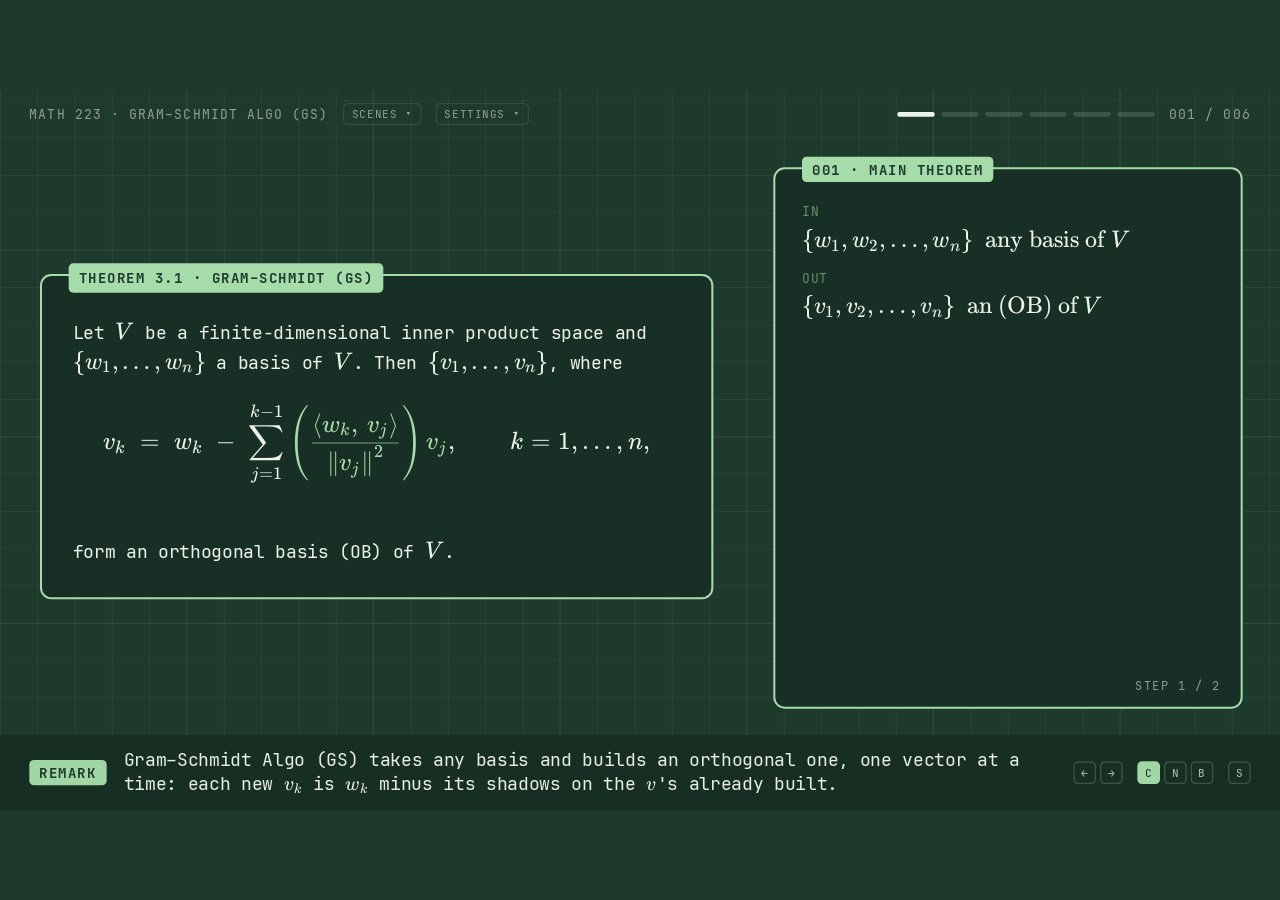
==== math223/set08-gram-schmidt/index.html @ cef06dfe "Add public teaching materials repo with Set 8 Gram–Schmidt demo Landing page listing materials, plus" ====
<!doctype html>
<html lang="en">
<head>
<meta charset="utf-8">
<meta name="viewport" content="width=device-width, initial-scale=1, viewport-fit=cover">
<title>Gram–Schmidt · MATH 223 Set 8</title>
<meta name="description" content="Interactive Gram–Schmidt demo: worked examples in R² and R³, normalizing, what breaks, and an R³ sandbox for your own basis.">
<link rel="stylesheet" href="assets/katex/katex.min.css">
<link rel="stylesheet" href="assets/chalkboard.css">
</head>
<body>
<div id="frame">
<div id="slide">
<div id="stage">
  <header id="topbar">
    <div id="title"><span id="title-text" class="smallcaps"></span><button id="menu-btn" type="button" aria-label="Scenes">SCENES ▾</button><button id="settings-btn" type="button" aria-label="Settings and keys">SETTINGS ▾</button></div>
    <div id="progress"><div id="segments"></div><span id="count" class="smallcaps"></span></div>
  </header>
  <nav id="menu"></nav>
  <section id="settings" aria-label="Settings and keys"></section>

  <main id="picture" aria-label="picture"></main>
  <div id="caution" role="note"><span class="cz-chip">⚠ Caution</span><span class="cz-text"></span></div>

  <section id="right">
    <div class="box">
      <div class="chip" id="panel-chip"></div>
      <div id="panel-lines"></div>
      <div id="panel-step"></div>
    </div>
  </section>

  <footer id="lower">
    <span class="chip" id="note-chip">REMARK</span>
    <div id="caption"></div>
    <div id="touch-nav"><button id="prev-btn" type="button" aria-label="Back">‹</button><button id="next-btn" type="button" aria-label="Next">›</button></div>
    <div id="keys"></div>
  </footer>
  <div id="toast"></div>
</div>
</div>
<!-- the handout: the current scene's notes, on the page below the slide (N scrolls here and back) -->
<section id="handout" aria-label="Notes">
  <div class="ho-head"><span class="chip ho-chip" id="ho-chip"></span><button type="button" id="ho-up">↑ BACK TO THE SLIDE</button></div>
  <div id="ho-body"></div>
</section>
</div>
<noscript>This demo needs JavaScript.</noscript>

<script src="assets/katex/katex.min.js"></script>
<script src="assets/steps.js"></script>
<script src="assets/space3d.js"></script>
<script src="assets/sandbox.js"></script>
<script src="assets/chalkboard.js"></script>
</body>
</html>
---- math223/set08-gram-schmidt/assets/chalkboard.css ----
/* Green Chalkboard for the web — MATH 223 Set 8 Gram–Schmidt demo.
   Colour jobs (one each): BOARD surfaces · CHALK maths/text (past steps at DIM) · MINT structure
   · YELLOW the answer (once per frame) · CORAL mistakes. Same values as manim/chalkboard.py.

   The stage is designed at 1920×1080 px (landscape) or 1120×2000 px (portrait phones) and scaled
   to fit by chalkboard.js. The picture box is 1120×896 at (0, 72) in both layouts; the clips are
   rendered for exactly that box (1 Manim unit = 112 px), and the page grid below has the same
   pitch and phase as board_grid() in the clips, so the seam disappears. */

@font-face { font-family: "JetBrains Mono"; src: url("fonts/JetBrainsMono-Regular.ttf") format("truetype"); font-weight: 400; font-style: normal; }
@font-face { font-family: "JetBrains Mono"; src: url("fonts/JetBrainsMono-Italic.ttf") format("truetype"); font-weight: 400; font-style: italic; }
@font-face { font-family: "JetBrains Mono"; src: url("fonts/JetBrainsMono-Medium.ttf") format("truetype"); font-weight: 500; font-style: normal; }
@font-face { font-family: "JetBrains Mono"; src: url("fonts/JetBrainsMono-Bold.ttf") format("truetype"); font-weight: 700; font-style: normal; }

:root {
  --board: #1E3A2D;
  --board-deep: #172F24;
  --chalk: #EEF3EA;
  --mint: #A6DCA9;
  --yellow: #F3C64F;
  --coral: #F0907F;
  --dim: 0.55;
  --chalk-rgb: 238, 243, 234;
  --grid-minor: rgba(var(--chalk-rgb), 0.05);
  --grid-major: rgba(var(--chalk-rgb), 0.053);  /* drawn over a minor line: 1-(.95)(.947) ≈ 10 % */
  --mono: "JetBrains Mono", Menlo, Consolas, monospace;
}
/* B: bright board for washed-out projectors — "teacher's pens": dark ink, green structure, blue answers,
   red mistakes (same values as CHALK_PALETTE=bright in manim/chalkboard.py) */
html.bright {
  --board: #E4EDDF;
  --board-deep: #D5E3CD;
  --chalk: #1B2F24;
  --mint: #2E7A4E;
  --yellow: #1F5BC6;   /* "teacher's pens": blue answers */
  --coral: #D0342C;    /* red pen: mistakes, caution */
  --chalk-rgb: 27, 47, 36;
}

* { box-sizing: border-box; }
html, body { margin: 0; height: 100%; background: var(--board); overflow: hidden; }
body { font-family: var(--mono); color: var(--chalk); -webkit-font-smoothing: antialiased; user-select: none; -webkit-user-select: none; }

/* ------------------------------------------------------------------ stage */
#frame { position: fixed; inset: 0; overflow-x: hidden; overflow-y: auto; background: var(--board); scroll-behavior: smooth;
  scrollbar-width: none; }
#frame::-webkit-scrollbar { display: none; }
#slide { position: relative; overflow: hidden; }   /* exactly one screen tall (set in chalkboard.js); the handout follows */
#stage {
  position: absolute; left: 0; top: 0; width: 1920px; height: 1080px;
  transform-origin: 0 0;
  background-color: var(--board);
  background-image:
    linear-gradient(to right, var(--grid-major) 1.34px, transparent 1.34px),
    linear-gradient(to bottom, var(--grid-major) 1.34px, transparent 1.34px),
    linear-gradient(to right, var(--grid-minor) 0.9px, transparent 0.9px),
    linear-gradient(to bottom, var(--grid-minor) 0.9px, transparent 0.9px);
  background-size: 280px 280px, 280px 280px, 56px 56px, 56px 56px;
  background-position: -0.67px 0, 0 239.33px, -0.45px 0, 0 15.55px;
  overflow: hidden;
}
html.portrait #stage { width: 1120px; height: 2000px; }

/* ------------------------------------------------------------------ top bar */
#topbar { position: absolute; left: 0; top: 0; width: 100%; height: 72px; display: flex; align-items: center;
  justify-content: space-between; padding: 0 44px; }
.smallcaps { text-transform: uppercase; letter-spacing: 0.08em; font-size: 20px; opacity: var(--dim); }
#title { display: flex; align-items: center; gap: 22px; }
#menu-btn, #settings-btn { font: inherit; color: var(--chalk); background: none; border: 1.5px solid rgba(var(--chalk-rgb), 0.35);
  border-radius: 6px; padding: 4px 12px; font-size: 17px; letter-spacing: 0.08em; cursor: pointer; opacity: var(--dim); }
#menu-btn:hover, #settings-btn:hover, #settings-btn.on { opacity: 1; }
#progress { display: flex; align-items: center; gap: 22px; }
#segments { display: flex; gap: 10px; }
#segments i { display: block; width: 56px; height: 7px; border-radius: 3px; background: var(--chalk); opacity: 0.15; }
#segments i.done { background: var(--mint); opacity: 1; }
#segments i.cur { background: var(--chalk); opacity: 1; }

#menu { position: absolute; left: 36px; top: 64px; z-index: 50; background: var(--board-deep); border: 3px solid var(--mint);
  border-radius: 17px; padding: 14px 10px; display: none; min-width: 420px; }
#menu.open { display: block; }
#menu button { display: block; width: 100%; text-align: left; font: inherit; font-size: 26px; color: var(--chalk);
  background: none; border: 0; border-radius: 10px; padding: 10px 18px; cursor: pointer; }
#menu button:hover, #menu button.cur { background: rgba(var(--chalk-rgb), 0.07); }
#menu button.cur { color: var(--mint); }
#menu kbd { font: inherit; opacity: var(--dim); margin-right: 14px; }

/* ------------------------------------------------------------------ picture */
#picture { position: absolute; left: 0; top: 72px; width: 1120px; height: 896px; overflow: hidden; }
#picture > * { position: absolute; left: 0; top: 0; width: 1120px; height: 896px; }
.clip-layer img, .clip-layer video { position: absolute; left: 0; top: 0; width: 100%; height: 100%; object-fit: fill;
  /* feathered edges: any 1-level colour drift of the video melts into the CSS board */
  -webkit-mask-image: linear-gradient(to right, transparent 0, #000 22px, #000 calc(100% - 22px), transparent 100%),
                      linear-gradient(to bottom, transparent 0, #000 22px, #000 calc(100% - 22px), transparent 100%);
  -webkit-mask-composite: source-in;
  mask-image: linear-gradient(to right, transparent 0, #000 22px, #000 calc(100% - 22px), transparent 100%),
              linear-gradient(to bottom, transparent 0, #000 22px, #000 calc(100% - 22px), transparent 100%);
  mask-composite: intersect; }
.clip-layer video { opacity: 0; }
.clip-layer video.on { opacity: 1; }
.clip-layer img.hide { visibility: hidden; }
/* dark clips on the bright board (fallback when no bright clip set exists): framed, not blended */
.clip-layer.framed img, .clip-layer.framed video { left: 24px; top: 24px; width: calc(100% - 48px); height: calc(100% - 48px);
  border-radius: 18px; -webkit-mask-image: none; mask-image: none; }
.clip-layer.framed::before { content: ""; position: absolute; left: 18px; top: 18px; right: 18px; bottom: 18px;
  border: 3px solid var(--mint); border-radius: 22px; }

svg.scene { touch-action: none; cursor: grab; display: block; }
svg.scene.dragging { cursor: grabbing; }
svg.scene text { font-family: KaTeX_Math, "Times New Roman", serif; font-style: italic; }
svg.scene text .rm { font-family: KaTeX_Main, "Times New Roman", serif; font-style: normal; }
svg.scene text.tag { font-family: var(--mono); font-style: normal; font-weight: 700; letter-spacing: 0; }

/* 001: theorem box in the picture area */
.thm-wrap { display: flex; align-items: center; justify-content: center; padding: 40px 50px 40px 60px; }
.thm { position: relative; width: 100%; background: var(--board-deep); border: 3.4px solid var(--mint); border-radius: 17px;
  padding: 62px 46px 46px; font-size: 27px; line-height: 1.55; }
.thm .katex { font-size: 1.32em; }
.thm .display { margin: 26px 0 8px; text-align: center; font-size: 38px; }
.thm .display .katex { font-size: 1em; }
.thm .brace-note { text-align: center; color: var(--mint); font-size: 24px; margin-top: 4px; opacity: 0; transform: translateY(-6px);
  transition: opacity 0.6s ease-out, transform 0.6s ease-out; }
.thm .brace-note.show { opacity: 1; transform: none; }
.thm .brace-note .arrow { display: inline-block; margin-right: 10px; }

/* ------------------------------------------------------------------ chips */
.chip { position: absolute; top: -19px; left: 40px; background: var(--mint); color: var(--board); font-weight: 700; font-size: 21px;
  letter-spacing: 0.06em; text-transform: uppercase; padding: 6px 15px 5px; border-radius: 7px; white-space: nowrap; }
.chip .katex { font-size: 1em; }

/* ------------------------------------------------------------------ panel */
#right { position: absolute; left: 1120px; top: 72px; width: 800px; height: 896px; }
html.portrait #right { left: 0; top: 968px; width: 1120px; height: 760px; }
.box { position: absolute; left: 40px; right: 56px; top: 44px; bottom: 40px; background: var(--board-deep);
  border: 3.4px solid var(--mint); border-radius: 17px; }
html.portrait .box { left: 44px; right: 44px; top: 34px; bottom: 20px; }
#panel-lines { position: absolute; left: 40px; right: 34px; top: 52px; bottom: 64px; overflow: hidden; }
.ln { position: relative; font-size: 34px; line-height: 1.25; margin: 0 0 22px; white-space: nowrap;
  transition: opacity 0.5s ease-out; }
.ln .katex { font-size: 1.05em; }
.ln.small { font-size: 29px; }
.ln.t { font-size: 19px; letter-spacing: 0.1em; text-transform: uppercase; opacity: var(--dim); margin-bottom: 8px; color: var(--mint); }
.ln.past { opacity: var(--dim); }
.ln.t.past { opacity: calc(var(--dim) * 0.75); }
.ln.enter { animation: line-in 0.6s ease-out both; }
@keyframes line-in { from { opacity: 0; transform: translateY(10px); } }
.ln.ans .body { color: var(--yellow); position: relative; display: inline-block; }
.ln.ans .body::after { content: ""; position: absolute; left: -2px; right: -2px; bottom: -12px; height: 6px; border-radius: 3px;
  background: var(--yellow); transform-origin: left center; }
.ln.ans.sweep .body::after { animation: sweep 0.8s 0.35s cubic-bezier(0.25, 0.8, 0.3, 1) both; }
@keyframes sweep { from { transform: scaleX(0); } to { transform: scaleX(1); } }
.ln.ans.past .body { color: var(--chalk); }
.ln.ans.past .body::after { display: none; }
.ln.coral { color: var(--coral); }
#panel-step { position: absolute; right: 30px; bottom: 20px; font-size: 18px; letter-spacing: 0.1em; opacity: var(--dim); }

.k-mint { color: var(--mint); }
.k-yel { color: var(--yellow); }
.k-coral { color: var(--coral); }
.k-dim { opacity: var(--dim); }
.ln.past .k-yel { color: inherit; }
.k-strike { position: relative; display: inline-block; color: var(--coral); }
.k-strike::after { content: ""; position: absolute; left: -6px; right: -6px; top: 50%; height: 5px; border-radius: 3px;
  background: var(--coral); transform: rotate(-8deg) scaleX(0); transform-origin: left center; animation: strike 0.6s 0.6s ease-out forwards; }
.ln.static .k-strike::after { animation: none; transform: rotate(-8deg); }
@keyframes strike { to { transform: rotate(-8deg) scaleX(1); } }

/* 006 sandbox: typed basis */
.sb-presets { display: flex; flex-wrap: wrap; gap: 8px; margin: 2px 0 14px; }
.sb-presets button { font: inherit; font-size: 16px; color: var(--mint); background: none; border: 2px solid var(--mint);
  border-radius: 7px; padding: 4px 9px; cursor: pointer; letter-spacing: 0; }
.sb-presets button:hover { background: var(--mint); color: var(--board); }
.sb-row { display: flex; align-items: center; gap: 6px; margin: 0 0 8px; font-size: 30px; }
.sb-lab { min-width: 96px; }
.sb-lab .katex { font-size: 1.05em; }
.sb-par { font-family: KaTeX_Main, serif; font-size: 36px; opacity: 0.8; }
.sb-in { width: 104px; font: inherit; font-family: var(--mono); font-size: 25px; text-align: center; color: var(--chalk);
  background: rgba(var(--chalk-rgb), 0.06); border: 0; border-bottom: 3px solid var(--mint); border-radius: 6px 6px 0 0;
  padding: 3px 4px; outline: none; user-select: text; -webkit-user-select: text; }
.sb-in:focus { background: rgba(var(--chalk-rgb), 0.12); }
.sb-in.bad { border-bottom-color: var(--coral); color: var(--coral); }
#sb-out { margin-top: 14px; }
#sb-out .ln { margin-bottom: 12px; }
#sb-out .ln.t { margin-bottom: 6px; }
html.portrait .sb-in { width: 150px; font-size: 34px; }
html.portrait .sb-presets button { font-size: 24px; }

/* ------------------------------------------------------------------ handout (N): notes below the slide */
#handout { box-sizing: border-box; max-width: 940px; margin: 0 auto; padding: 56px 28px 120px; font-size: 19px; line-height: 1.7; color: var(--chalk);
  user-select: text; -webkit-user-select: text; }
#handout .ho-head { display: flex; align-items: center; justify-content: space-between; gap: 16px; margin-bottom: 26px; }
#handout .ho-chip { position: static; display: inline-block; font-size: 17px; }
#handout #ho-up { font: inherit; font-size: 15px; letter-spacing: 0.1em; color: var(--chalk); opacity: var(--dim); background: none;
  border: 1.5px solid rgba(var(--chalk-rgb), 0.35); border-radius: 6px; padding: 5px 12px; cursor: pointer; }
#handout #ho-up:hover { opacity: 1; }
#handout .ho-head { flex-wrap: wrap; }
#handout #ho-up { white-space: nowrap; }
@media (max-width: 640px) {
  #handout { padding: 28px 14px 80px; font-size: 16.5px; line-height: 1.6; }
  #ho-body { padding: 20px 18px 16px; border-radius: 14px; }
  #handout .ho-chip { font-size: 14px; }
}
#ho-body { background: var(--board-deep); border: 3px solid var(--mint); border-radius: 17px; padding: 30px 36px 26px; }
#ho-body p { margin: 0 0 16px; }
#ho-body .katex { font-size: 1.1em; }
#ho-body .try { margin-top: 26px; }
#ho-body .try .chip-inline { display: inline-block; background: var(--mint); color: var(--board); font-weight: 700; font-size: 15px;
  letter-spacing: 0.08em; padding: 3px 10px; border-radius: 6px; margin-bottom: 10px; }
#ho-body ul { margin: 0; padding-left: 1.2em; }
#ho-body li { margin-bottom: 10px; }
#ho-body li::marker { color: var(--mint); }

/* ------------------------------------------------------------------ lower third */
#lower { position: absolute; left: 0; top: 968px; width: 100%; height: 112px; background: var(--board-deep); opacity: 0.97;
  display: flex; align-items: center; padding: 0 44px 0 44px; gap: 26px; }
html.portrait #lower { top: 1728px; height: 272px; flex-wrap: wrap; align-content: center; padding: 20px 44px; }
#lower .chip { position: static; flex: none; }
#caption { flex: 1; font-size: 27px; line-height: 1.35; transition: opacity 0.35s; }
#caption .katex { font-size: 1.13em; }
html.captions-off #caption, html.captions-off #lower .chip { opacity: 0; }
#keys { flex: none; display: flex; align-items: center; gap: 6px; white-space: nowrap; }
#keys .kgap { width: 10px; }
#keys .kbtn { font: inherit; font-size: 17px; font-weight: 500; letter-spacing: 0.06em; min-width: 34px; height: 34px; padding: 0 8px;
  color: var(--chalk); background: none; border: 2px solid rgba(var(--chalk-rgb), 0.28); border-radius: 7px; cursor: pointer;
  opacity: 0.72; transition: opacity 0.15s, background-color 0.15s; }
#keys .kbtn:hover { opacity: 1; border-color: rgba(var(--chalk-rgb), 0.6); }
#keys .kbtn.on { background: var(--mint); border-color: var(--mint); color: var(--board); opacity: 1; }
/* instant hover label above each key button (the native title tooltip is slow) */
#lower { z-index: 25; }
#keys .kbtn { position: relative; }
#keys .kbtn::after { content: attr(data-tip); position: absolute; bottom: calc(100% + 10px); left: 50%;
  transform: translate(-50%, 4px); background: var(--chalk); color: var(--board); font-size: 16px; font-weight: 700;
  letter-spacing: 0.04em; padding: 4px 10px; border-radius: 6px; white-space: nowrap; pointer-events: none;
  opacity: 0; transition: opacity 0.1s, transform 0.1s; }
#keys .kbtn:hover::after, #keys .kbtn:focus-visible::after { opacity: 1; transform: translate(-50%, 0); }
#keys .kbtn:last-child::after { left: auto; right: 0; transform: translate(0, 4px); }
#keys .kbtn:last-child:hover::after, #keys .kbtn:last-child:focus-visible::after { transform: translate(0, 0); }
#touch-nav { display: none; flex: none; gap: 14px; }
#touch-nav button { font: inherit; font-size: 34px; width: 84px; height: 72px; color: var(--chalk); background: rgba(var(--chalk-rgb), 0.07);
  border: 2px solid rgba(var(--chalk-rgb), 0.3); border-radius: 12px; }
@media (pointer: coarse) { #touch-nav { display: flex; } #keys { display: none; } }
html.portrait #caption { flex-basis: 100%; order: 3; }

/* flash for "A" / "V" status */
#toast { position: absolute; left: 560px; top: 100px; transform: translateX(-50%); background: var(--board-deep); color: var(--mint);
  border: 2px solid var(--mint); border-radius: 8px; padding: 6px 16px; font-size: 20px; letter-spacing: 0.1em; text-transform: uppercase;
  opacity: 0; transition: opacity 0.3s; pointer-events: none; z-index: 30; }
#toast.show { opacity: 1; }

noscript { position: absolute; top: 40%; width: 100%; text-align: center; font-size: 24px; }

/* ------------------------------------------------------------------ phones (portrait stage 1120×2000) */
.smallcaps, #count { white-space: nowrap; }
html.portrait #topbar { padding: 0 30px; }
html.portrait #title { gap: 14px; }
html.portrait .smallcaps { font-size: 17px; letter-spacing: 0.05em; }
html.portrait #segments { gap: 6px; }
html.portrait #segments i { width: 30px; }
html.portrait #progress { gap: 12px; }
html.portrait .ln { font-size: 42px; margin-bottom: 26px; }
html.portrait .ln.small { font-size: 36px; }
html.portrait .ln.t { font-size: 22px; }
html.portrait #caption { font-size: 34px; }
html.portrait .slider-row { font-size: 30px; }

/* ------------------------------------------------------------------ caution steps (coral = "this breaks") */
#caution { position: absolute; left: 36px; top: 90px; z-index: 15; display: flex; align-items: center; gap: 14px;
  max-width: 1040px; background: var(--board-deep); border: 3px solid var(--coral); border-radius: 12px; padding: 8px 18px 8px 8px;
  color: var(--coral); font-size: 24px; line-height: 1.3; pointer-events: none;
  display: none; }
html.caution #caution { display: flex; animation: cz-in 0.35s ease-out; }
@keyframes cz-in { from { transform: translateY(-8px); } }
#caution .cz-chip { flex: none; background: var(--coral); color: var(--board); font-weight: 700; font-size: 21px;
  letter-spacing: 0.08em; text-transform: uppercase; padding: 5px 12px 4px; border-radius: 7px; }
#caution .cz-text { font-weight: 500; }
#caution .katex { font-size: 1.12em; }
html.caution #right .box { border-color: var(--coral); }
html.caution #right .chip { background: var(--coral); }
html.caution #lower #note-chip { background: var(--coral); }

/* ------------------------------------------------------------------ settings (S) */
#settings { position: absolute; left: 36px; top: 64px; z-index: 60; width: 1200px; background: var(--board-deep);
  border: 3px solid var(--mint); border-radius: 17px; padding: 18px 22px 16px; display: none; }
#settings.open { display: block; }
#settings .st-head { display: flex; justify-content: space-between; align-items: baseline; margin: 0 4px 6px; }
#settings .st-title { font-size: 21px; letter-spacing: 0.1em; text-transform: uppercase; color: var(--mint); font-weight: 700; }
#settings .st-close { font: inherit; font-size: 18px; letter-spacing: 0.08em; color: var(--chalk); opacity: var(--dim); background: none;
  border: 0; cursor: pointer; }
#settings .st-group { font-size: 17px; letter-spacing: 0.12em; text-transform: uppercase; color: var(--mint); opacity: 0.85;
  margin: 14px 4px 4px; }
#settings .st-row { display: grid; grid-template-columns: 130px 250px 1fr 80px; align-items: center; gap: 14px; width: 100%;
  text-align: left; font: inherit; color: var(--chalk); background: none; border: 0; border-radius: 10px; padding: 7px 8px; }
#settings button.st-row { cursor: pointer; }
#settings button.st-row:hover { background: rgba(var(--chalk-rgb), 0.07); }
#settings .st-row.disabled { opacity: 0.35; pointer-events: none; }
#settings kbd { font: inherit; font-size: 17px; font-weight: 700; justify-self: start; border: 2px solid rgba(var(--chalk-rgb), 0.4);
  border-radius: 7px; padding: 3px 9px; white-space: nowrap; }
#settings .st-name { font-size: 21px; }
#settings .st-text { font-size: 18px; line-height: 1.35; opacity: 0.72; }
#settings .st-text .katex { font-size: 1.1em; }
#settings .st-state { font-size: 15px; font-weight: 700; letter-spacing: 0.08em; text-align: center; border-radius: 6px; padding: 4px 0; }
#settings .st-state.on { background: var(--mint); color: var(--board); }
#settings .st-state.off { border: 2px solid rgba(var(--chalk-rgb), 0.3); opacity: 0.7; }
#settings .st-state.go { border: 2px solid var(--mint); color: var(--mint); }
html.portrait #settings { width: 1048px; }
html.portrait #settings .st-row { grid-template-columns: 120px 200px 1fr 76px; }
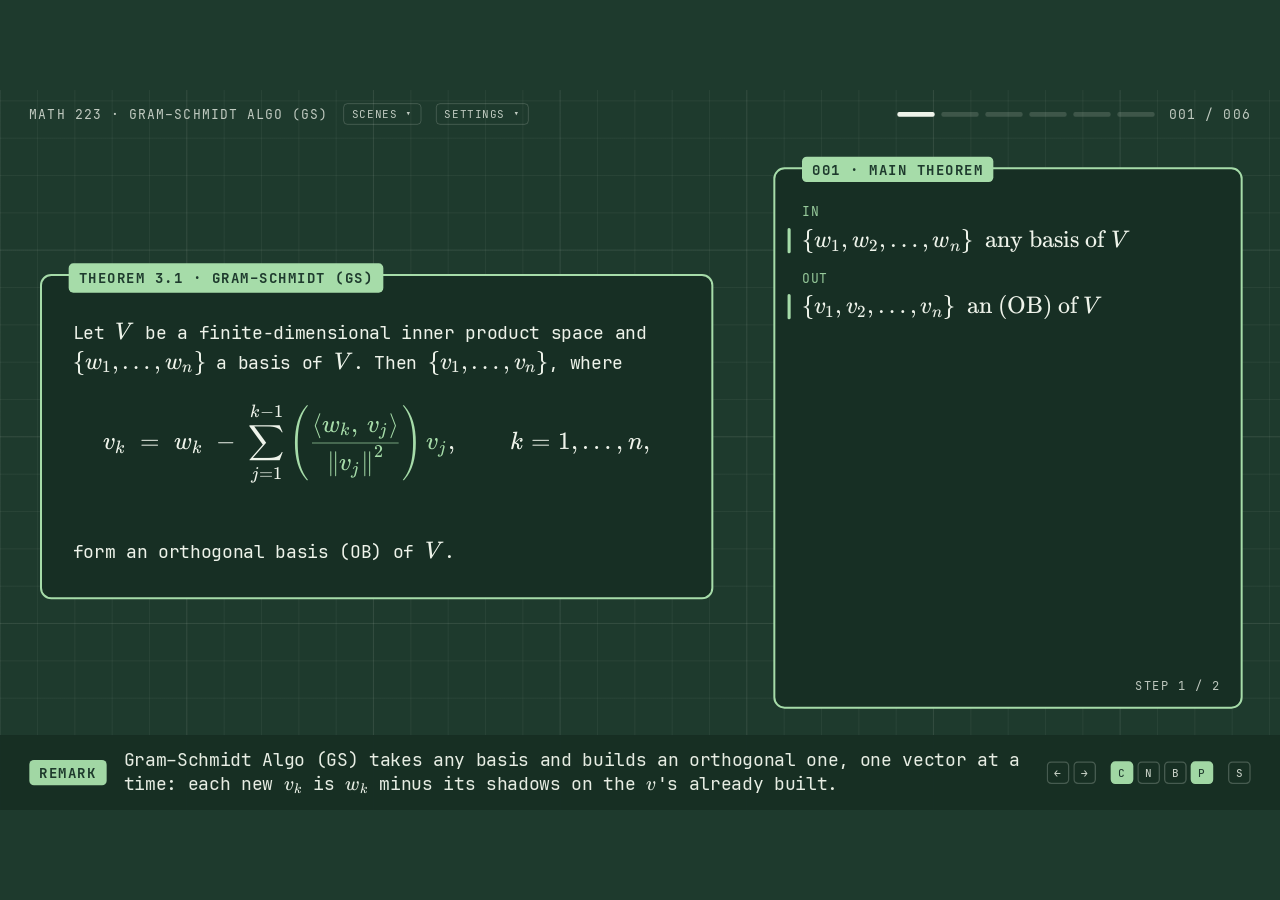
==== commit fd20cec9: "Gram–Schmidt demo: input validation, honest failure states, phone layout, predictions - Sandbox: val" ====
--- a/math223/set08-gram-schmidt/index.html
+++ b/math223/set08-gram-schmidt/index.html
@@ -21,6 +21,7 @@
 
   <main id="picture" aria-label="picture"></main>
   <div id="caution" role="note"><span class="cz-chip">⚠ Caution</span><span class="cz-text"></span></div>
+  <section id="predict" aria-label="Predict before the reveal" aria-live="polite" hidden></section>
 
   <section id="right">
     <div class="box">
@@ -33,8 +34,10 @@
   <footer id="lower">
     <span class="chip" id="note-chip">REMARK</span>
     <div id="caption"></div>
-    <div id="touch-nav"><button id="prev-btn" type="button" aria-label="Back">‹</button><button id="next-btn" type="button" aria-label="Next">›</button></div>
-    <div id="keys"></div>
+    <nav id="navbar" aria-label="Steps and settings">
+      <div id="touch-nav"><button id="prev-btn" type="button" aria-label="Back">‹</button><button id="next-btn" type="button" aria-label="Next">›</button></div>
+      <div id="keys"></div>
+    </nav>
   </footer>
   <div id="toast"></div>
 </div>
--- a/math223/set08-gram-schmidt/assets/chalkboard.css
+++ b/math223/set08-gram-schmidt/assets/chalkboard.css
@@ -20,6 +20,8 @@
   --yellow: #F3C64F;
   --coral: #F0907F;
   --dim: 0.55;
+  --past: 0.8;      /* earlier panel lines: still legible to compare with (≥ 6:1 on both boards) */
+  --quiet: 0.78;    /* chrome text: title, step counter, small labels */
   --chalk-rgb: 238, 243, 234;
   --grid-minor: rgba(var(--chalk-rgb), 0.05);
   --grid-major: rgba(var(--chalk-rgb), 0.053);  /* drawn over a minor line: 1-(.95)(.947) ≈ 10 % */
@@ -64,10 +66,11 @@
 /* ------------------------------------------------------------------ top bar */
 #topbar { position: absolute; left: 0; top: 0; width: 100%; height: 72px; display: flex; align-items: center;
   justify-content: space-between; padding: 0 44px; }
-.smallcaps { text-transform: uppercase; letter-spacing: 0.08em; font-size: 20px; opacity: var(--dim); }
+.smallcaps { text-transform: uppercase; letter-spacing: 0.08em; font-size: 20px; opacity: var(--quiet); }
 #title { display: flex; align-items: center; gap: 22px; }
 #menu-btn, #settings-btn { font: inherit; color: var(--chalk); background: none; border: 1.5px solid rgba(var(--chalk-rgb), 0.35);
-  border-radius: 6px; padding: 4px 12px; font-size: 17px; letter-spacing: 0.08em; cursor: pointer; opacity: var(--dim); }
+  border-radius: 6px; padding: 4px 12px; font-size: 17px; letter-spacing: 0.08em; cursor: pointer; opacity: var(--quiet);
+  min-height: var(--tap, 0px); }
 #menu-btn:hover, #settings-btn:hover, #settings-btn.on { opacity: 1; }
 #progress { display: flex; align-items: center; gap: 22px; }
 #segments { display: flex; gap: 10px; }
@@ -82,7 +85,8 @@
   background: none; border: 0; border-radius: 10px; padding: 10px 18px; cursor: pointer; }
 #menu button:hover, #menu button.cur { background: rgba(var(--chalk-rgb), 0.07); }
 #menu button.cur { color: var(--mint); }
-#menu kbd { font: inherit; opacity: var(--dim); margin-right: 14px; }
+#menu kbd { font: inherit; opacity: var(--quiet); margin-right: 14px; }
+#menu button { min-height: var(--tap, 0px); }
 
 /* ------------------------------------------------------------------ picture */
 #picture { position: absolute; left: 0; top: 72px; width: 1120px; height: 896px; overflow: hidden; }
@@ -133,14 +137,19 @@
 .box { position: absolute; left: 40px; right: 56px; top: 44px; bottom: 40px; background: var(--board-deep);
   border: 3.4px solid var(--mint); border-radius: 17px; }
 html.portrait .box { left: 44px; right: 44px; top: 34px; bottom: 20px; }
-#panel-lines { position: absolute; left: 40px; right: 34px; top: 52px; bottom: 64px; overflow: hidden; }
+#panel-lines { position: absolute; left: 18px; padding-left: 22px; right: 34px; top: 52px; bottom: 64px; overflow: hidden; }  /* the padding holds the current-step bar */
 .ln { position: relative; font-size: 34px; line-height: 1.25; margin: 0 0 22px; white-space: nowrap;
   transition: opacity 0.5s ease-out; }
 .ln .katex { font-size: 1.05em; }
 .ln.small { font-size: 29px; }
-.ln.t { font-size: 19px; letter-spacing: 0.1em; text-transform: uppercase; opacity: var(--dim); margin-bottom: 8px; color: var(--mint); }
-.ln.past { opacity: var(--dim); }
-.ln.t.past { opacity: calc(var(--dim) * 0.75); }
+.ln.t { font-size: 19px; letter-spacing: 0.1em; text-transform: uppercase; opacity: 0.9; margin-bottom: 8px; color: var(--mint); }
+.ln.past { opacity: var(--past); }
+.ln.t.past { opacity: 0.72; }
+/* the step just written: a short mint bar in the margin (earlier steps stay readable, not faded away) */
+.ln.cur:not(.t)::before { content: ""; position: absolute; left: -22px; top: 0.12em; bottom: 0.12em; width: 5px; border-radius: 3px;
+  background: var(--mint); }
+.ln.cur.coral::before { background: var(--coral); }
+.ln.scroll { overflow-x: auto; overflow-y: hidden; padding-bottom: 4px; }
 .ln.enter { animation: line-in 0.6s ease-out both; }
 @keyframes line-in { from { opacity: 0; transform: translateY(10px); } }
 .ln.ans .body { color: var(--yellow); position: relative; display: inline-block; }
@@ -151,7 +160,7 @@
 .ln.ans.past .body { color: var(--chalk); }
 .ln.ans.past .body::after { display: none; }
 .ln.coral { color: var(--coral); }
-#panel-step { position: absolute; right: 30px; bottom: 20px; font-size: 18px; letter-spacing: 0.1em; opacity: var(--dim); }
+#panel-step { position: absolute; right: 30px; bottom: 20px; font-size: 18px; letter-spacing: 0.1em; opacity: var(--quiet); }
 
 .k-mint { color: var(--mint); }
 .k-yel { color: var(--yellow); }
@@ -177,19 +186,33 @@
   background: rgba(var(--chalk-rgb), 0.06); border: 0; border-bottom: 3px solid var(--mint); border-radius: 6px 6px 0 0;
   padding: 3px 4px; outline: none; user-select: text; -webkit-user-select: text; }
 .sb-in:focus { background: rgba(var(--chalk-rgb), 0.12); }
-.sb-in.bad { border-bottom-color: var(--coral); color: var(--coral); }
-#sb-out { margin-top: 14px; }
+.sb-in.bad { border-bottom-color: var(--coral); color: var(--coral); background: rgba(240, 144, 127, 0.12); }
+html.bright .sb-in.bad { background: rgba(208, 52, 44, 0.08); }
+.sb-presets button, .sb-in { min-height: var(--tap, 0px); }
+.sb-err { margin: -2px 0 10px 102px; color: var(--coral); font-size: 19px; line-height: 1.35; white-space: normal; }
+.sb-err span { display: block; }
+.sb-err[hidden], .sb-err span[hidden] { display: none; }
+#sb-out { margin-top: 14px; transition: opacity 0.2s; }
+#sb-out.pending { opacity: 0.3; }          /* typed, not yet checked: these results are not for that input */
+.sb-note { margin: 4px 0 0; font-size: 22px; line-height: 1.45; white-space: normal; }
+.sb-wait { display: flex; align-items: flex-start; justify-content: center; padding-top: 34px; pointer-events: none; }
+.sb-wait[hidden] { display: none; }
+.sb-wait span { background: var(--board-deep); color: var(--coral); border: 3px solid var(--coral); border-radius: 12px;
+  padding: 10px 22px; font-size: 30px; letter-spacing: 0.08em; text-transform: uppercase; }
+/* the sandbox panel can hold more than fits (errors, a failure explained): let it scroll, never clip */
+#panel-lines:has(.sb-panel) { overflow-y: auto; scrollbar-width: thin; }
 #sb-out .ln { margin-bottom: 12px; }
 #sb-out .ln.t { margin-bottom: 6px; }
 html.portrait .sb-in { width: 150px; font-size: 34px; }
 html.portrait .sb-presets button { font-size: 24px; }
+html.portrait .sb-err { margin-left: 0; font-size: 24px; }
 
 /* ------------------------------------------------------------------ handout (N): notes below the slide */
 #handout { box-sizing: border-box; max-width: 940px; margin: 0 auto; padding: 56px 28px 120px; font-size: 19px; line-height: 1.7; color: var(--chalk);
   user-select: text; -webkit-user-select: text; }
 #handout .ho-head { display: flex; align-items: center; justify-content: space-between; gap: 16px; margin-bottom: 26px; }
 #handout .ho-chip { position: static; display: inline-block; font-size: 17px; }
-#handout #ho-up { font: inherit; font-size: 15px; letter-spacing: 0.1em; color: var(--chalk); opacity: var(--dim); background: none;
+#handout #ho-up { font: inherit; font-size: 15px; letter-spacing: 0.1em; color: var(--chalk); opacity: var(--quiet); background: none; min-height: 44px;
   border: 1.5px solid rgba(var(--chalk-rgb), 0.35); border-radius: 6px; padding: 5px 12px; cursor: pointer; }
 #handout #ho-up:hover { opacity: 1; }
 #handout .ho-head { flex-wrap: wrap; }
@@ -221,7 +244,7 @@
 #keys .kgap { width: 10px; }
 #keys .kbtn { font: inherit; font-size: 17px; font-weight: 500; letter-spacing: 0.06em; min-width: 34px; height: 34px; padding: 0 8px;
   color: var(--chalk); background: none; border: 2px solid rgba(var(--chalk-rgb), 0.28); border-radius: 7px; cursor: pointer;
-  opacity: 0.72; transition: opacity 0.15s, background-color 0.15s; }
+  opacity: 0.85; transition: opacity 0.15s, background-color 0.15s; min-width: max(34px, var(--tap, 0px)); min-height: var(--tap, 0px); }
 #keys .kbtn:hover { opacity: 1; border-color: rgba(var(--chalk-rgb), 0.6); }
 #keys .kbtn.on { background: var(--mint); border-color: var(--mint); color: var(--board); opacity: 1; }
 /* instant hover label above each key button (the native title tooltip is slow) */
@@ -283,8 +306,8 @@
 #settings.open { display: block; }
 #settings .st-head { display: flex; justify-content: space-between; align-items: baseline; margin: 0 4px 6px; }
 #settings .st-title { font-size: 21px; letter-spacing: 0.1em; text-transform: uppercase; color: var(--mint); font-weight: 700; }
-#settings .st-close { font: inherit; font-size: 18px; letter-spacing: 0.08em; color: var(--chalk); opacity: var(--dim); background: none;
-  border: 0; cursor: pointer; }
+#settings .st-close { font: inherit; font-size: 18px; letter-spacing: 0.08em; color: var(--chalk); opacity: var(--quiet); background: none;
+  border: 0; cursor: pointer; min-height: max(40px, var(--tap, 0px)); padding: 0 10px; }
 #settings .st-group { font-size: 17px; letter-spacing: 0.12em; text-transform: uppercase; color: var(--mint); opacity: 0.85;
   margin: 14px 4px 4px; }
 #settings .st-row { display: grid; grid-template-columns: 130px 250px 1fr 80px; align-items: center; gap: 14px; width: 100%;
@@ -295,7 +318,8 @@
 #settings kbd { font: inherit; font-size: 17px; font-weight: 700; justify-self: start; border: 2px solid rgba(var(--chalk-rgb), 0.4);
   border-radius: 7px; padding: 3px 9px; white-space: nowrap; }
 #settings .st-name { font-size: 21px; }
-#settings .st-text { font-size: 18px; line-height: 1.35; opacity: 0.72; }
+#settings .st-text { font-size: 18px; line-height: 1.35; opacity: 0.85; }
+#settings .st-row { min-height: var(--tap, 0px); }
 #settings .st-text .katex { font-size: 1.1em; }
 #settings .st-state { font-size: 15px; font-weight: 700; letter-spacing: 0.08em; text-align: center; border-radius: 6px; padding: 4px 0; }
 #settings .st-state.on { background: var(--mint); color: var(--board); }
@@ -303,3 +327,163 @@
 #settings .st-state.go { border: 2px solid var(--mint); color: var(--mint); }
 html.portrait #settings { width: 1048px; }
 html.portrait #settings .st-row { grid-template-columns: 120px 200px 1fr 76px; }
+
+/* ------------------------------------------------------------------ predict before reveal */
+#predict { position: absolute; left: 36px; bottom: 128px; z-index: 35; width: 900px; background: var(--board-deep);
+  border: 3px solid var(--yellow); border-radius: 14px; padding: 12px 16px; font-size: 22px; line-height: 1.38; }
+#predict[hidden] { display: none; }
+#predict .katex { font-size: 1.08em; }
+#predict .pr-head { display: flex; align-items: flex-start; gap: 14px; }
+#predict .pr-chip { flex: none; background: var(--yellow); color: var(--board); font-weight: 700; font-size: 18px; letter-spacing: 0.08em;
+  text-transform: uppercase; padding: 4px 11px 3px; border-radius: 7px; margin-top: 1px; white-space: nowrap; }
+#predict .pr-q { flex: 1; }
+#predict .pr-foot { display: flex; align-items: center; justify-content: space-between; flex-wrap: wrap; gap: 10px 16px; margin-top: 10px; }
+#predict .pr-opts { display: flex; flex-wrap: wrap; gap: 10px; }
+#predict button { font: inherit; color: var(--chalk); background: none; cursor: pointer; }
+#predict .pr-opt { font-size: 21px; border: 2px solid rgba(var(--chalk-rgb), 0.45); border-radius: 10px; padding: 4px 14px;
+  min-height: max(44px, var(--tap, 0px)); }
+#predict .pr-opt:hover { border-color: var(--chalk); }
+#predict .pr-opt[aria-pressed="true"] { background: rgba(var(--chalk-rgb), 0.12); border-color: var(--yellow); color: var(--yellow); }
+#predict .pr-go { font-size: 19px; font-weight: 700; letter-spacing: 0.08em; text-transform: uppercase; color: var(--board);
+  background: var(--yellow); border: 0; border-radius: 9px; padding: 6px 18px; min-height: max(44px, var(--tap, 0px)); }
+#predict.answer { border-color: var(--mint); padding: 10px 14px; font-size: 21px; }
+#predict.answer .pr-chip { background: var(--mint); }
+#predict.answer.miss { border-color: var(--coral); }
+#predict.answer.miss .pr-chip { background: var(--coral); }
+#predict.answer b { font-weight: 700; }
+#predict .pr-x { flex: none; font-size: 20px; opacity: var(--quiet); border: 0; min-width: max(44px, var(--tap, 0px)); min-height: max(40px, var(--tap, 0px)); }
+html.portrait #predict { bottom: 1048px; width: 1048px; font-size: 30px; }
+html.portrait #predict .pr-opt { font-size: 28px; }
+
+#navbar { display: contents; }     /* on the stage the buttons sit in the lower third as before */
+#touch-nav button { min-width: var(--tap, 0px); min-height: var(--tap, 0px); }
+
+/* ================================================================== FLOW layout (phones, small tablets)
+   html.flow is set by chalkboard.js when the scaled stage would be too small to read or tap. The parts
+   reflow at real sizes and the page scrolls; only the picture (clips and 3D, fixed 1120×896) is scaled,
+   by --pz. Interactive targets are at least 44×44 CSS px. */
+html.flow #frame { scroll-behavior: auto; }
+html.flow #slide { height: auto; overflow: visible; }
+html.flow #stage { position: relative; width: auto; height: auto; transform: none; overflow: visible;
+  display: grid; grid-template-columns: minmax(0, 1fr);
+  grid-template-areas: "top" "caution" "pic" "predict" "cap" "panel" "nav"; }
+html.flow.wide #stage { grid-template-columns: calc(1120px * var(--pz, 0.35) + 24px) minmax(0, 1fr); align-items: start;
+  grid-template-areas: "top top" "caution caution" "pic panel" "predict panel" "cap panel" "nav nav"; grid-template-rows: auto auto auto auto 1fr auto; }
+
+/* top bar: title and counter, then the two menus and the progress */
+html.flow #topbar { grid-area: top; position: static; width: auto; height: auto; padding: 8px 12px 6px;
+  display: grid; grid-template-columns: auto auto minmax(0, 1fr); grid-template-areas: "text text count" "menu sett segs"; gap: 6px 10px; align-items: center; }
+html.flow #title, html.flow #progress { display: contents; }
+html.flow #title-text { grid-area: text; min-width: 0; overflow: hidden; text-overflow: ellipsis; }
+html.flow #count { grid-area: count; justify-self: end; }
+html.flow .smallcaps { font-size: 12.5px; letter-spacing: 0.05em; }
+html.flow #menu-btn { grid-area: menu; }
+html.flow #settings-btn { grid-area: sett; }
+html.flow #menu-btn, html.flow #settings-btn { font-size: 13px; min-height: 44px; padding: 0 12px; }
+html.flow #segments { grid-area: segs; justify-self: stretch; justify-content: flex-end; gap: 3px; min-width: 0; }
+html.flow #segments i { flex: 1 1 0; width: auto; max-width: 20px; min-width: 5px; height: 5px; }
+
+/* menus: full-width sheets with a scroll of their own */
+html.flow #menu, html.flow #settings { position: fixed; left: 8px; right: 8px; top: 8px; width: auto; min-width: 0;
+  max-height: calc(100% - 16px); overflow-y: auto; overscroll-behavior: contain; border-width: 2px; border-radius: 14px; padding: 8px; }
+html.flow #menu button { font-size: 16.5px; min-height: 48px; padding: 8px 12px; }
+html.flow #settings .st-title { font-size: 14px; }
+html.flow #settings .st-close { font-size: 14px; min-height: 44px; }
+html.flow #settings .st-group { font-size: 12px; margin: 12px 4px 2px; }
+html.flow #settings .st-row { grid-template-columns: auto minmax(0, 1fr) auto; grid-template-areas: "kbd name state" "text text text";
+  gap: 4px 10px; min-height: 48px; padding: 8px; }
+html.flow #settings kbd { grid-area: kbd; font-size: 13px; padding: 2px 7px; }
+html.flow #settings .st-name { grid-area: name; font-size: 15px; }
+html.flow #settings .st-text { grid-area: text; font-size: 13.5px; }
+html.flow #settings .st-state { font-size: 11.5px; padding: 3px 8px; }
+html.flow #settings .st-row > :last-child { grid-area: state; }
+
+/* caution banner: above the picture instead of over it */
+html.flow #caution { grid-area: caution; position: static; max-width: none; margin: 4px 12px 8px; font-size: 14px; gap: 10px; padding: 6px 12px 6px 6px; }
+html.flow #caution .cz-chip { font-size: 12px; padding: 3px 8px 2px; }
+
+/* the picture: clips and 3D scaled as one piece; the theorem (001) reflows as text */
+html.flow #picture { grid-area: pic; position: relative; left: auto; top: auto; justify-self: center;
+  width: calc(1120px * var(--pz, 0.35)); height: calc(896px * var(--pz, 0.35)); }
+html.flow #picture > * { transform: scale(var(--pz, 0.35)); transform-origin: 0 0; }
+html.flow #picture[data-kind="html"] { width: auto; height: auto; justify-self: stretch; }
+html.flow #picture[data-kind="html"] > * { position: relative; transform: none; width: auto; height: auto; }
+html.flow .thm-wrap { padding: 20px 12px 8px; }
+html.flow .thm { font-size: 15.5px; line-height: 1.55; padding: 30px 16px 16px; border-width: 2px; }
+html.flow .thm .display { font-size: 18px; margin: 14px 0 6px; overflow-x: auto; overflow-y: hidden; padding-bottom: 4px; }
+html.flow .thm .brace-note { font-size: 13.5px; }
+html.flow .chip { font-size: 12px; top: -12px; left: 14px; padding: 4px 10px 3px; border-radius: 6px; }
+html.flow .sb-wait { padding-top: 60px; }
+html.flow .sb-wait span { font-size: 44px; }
+
+/* prediction card: in the page, right under the picture */
+html.flow #predict { grid-area: predict; position: static; width: auto; margin: 10px 12px 0; font-size: 15.5px; padding: 12px; border-width: 2px; }
+html.flow #predict .pr-head { gap: 10px; flex-wrap: wrap; }
+html.flow #predict .pr-chip { font-size: 12px; }
+html.flow #predict .pr-q { flex-basis: 220px; }
+html.flow #predict .pr-opt { font-size: 15px; min-height: 44px; padding: 6px 12px; }
+html.flow #predict .pr-go { font-size: 14px; min-height: 44px; }
+html.flow #predict.answer { font-size: 14.5px; }
+
+/* caption, then the panel */
+html.flow #lower { display: contents; }
+html.flow #note-chip { display: none; }
+html.flow #caption { grid-area: cap; margin: 10px 12px 0; padding: 10px 14px; font-size: 16px; line-height: 1.5;
+  background: var(--board-deep); border-left: 4px solid var(--mint); border-radius: 8px; }
+html.caution.flow #caption { border-left-color: var(--coral); }
+html.flow #right { grid-area: panel; position: relative; left: auto; top: auto; width: auto; height: auto; }
+html.flow .box { position: relative; left: auto; right: auto; top: auto; bottom: auto; margin: 22px 12px 12px; padding: 24px 14px 10px 24px;
+  border-width: 2px; border-radius: 14px; }
+html.flow #panel-lines { position: static; overflow: visible; padding-left: 0; }
+html.flow .ln { font-size: 18px; margin-bottom: 12px; }
+html.flow .ln.small { font-size: 16px; }
+html.flow .ln.t { font-size: 11.5px; margin-bottom: 6px; }
+html.flow .ln.cur:not(.t)::before { left: -14px; width: 4px; }
+html.flow #panel-step { position: static; text-align: right; font-size: 11.5px; margin-top: 2px; }
+html.flow #sb-out .ln { margin-bottom: 10px; }
+
+/* sandbox inputs: three to a row, each a comfortable target */
+html.flow .sb-presets { gap: 8px; margin-bottom: 12px; }
+html.flow .sb-presets button { font-size: 14px; min-height: 44px; padding: 0 12px; border-width: 2px; }
+html.flow .sb-row { font-size: 18px; gap: 4px; margin-bottom: 6px; }
+html.flow .sb-lab { min-width: 44px; flex: none; }
+html.flow .sb-par { font-size: 22px; }
+html.flow .sb-in { flex: 1 1 0; width: auto; min-width: 0; max-width: 120px; font-size: 17px; min-height: 44px; }
+html.flow .sb-err { margin: 0 0 8px; font-size: 13px; }
+html.flow .sb-note { font-size: 14.5px; }
+
+/* the step buttons stay on screen at the bottom while the page scrolls */
+html.flow #navbar { grid-area: nav; position: sticky; bottom: 0; z-index: 26; display: flex; flex-wrap: wrap; justify-content: center;
+  align-items: center; gap: 8px 12px; padding: 8px 12px calc(8px + env(safe-area-inset-bottom, 0px)); margin-top: 12px;
+  background: var(--board-deep); border-top: 2px solid rgba(var(--chalk-rgb), 0.14); }
+html.flow #touch-nav { display: flex; gap: 12px; }
+html.flow #touch-nav button { width: 76px; height: 48px; font-size: 28px; line-height: 1; }
+html.flow #keys { flex: 0 1 auto; max-width: 100%; min-width: 0; flex-wrap: wrap; justify-content: center; gap: 6px; white-space: normal; }
+html.flow #keys .kgap { display: none; }
+html.flow #keys .kbtn { min-width: 44px; height: 44px; font-size: 14px; }
+html.flow #keys .kbtn[data-act="prev"], html.flow #keys .kbtn[data-act="next"] { display: none; }   /* ‹ › are right there */
+html.flow #keys .kbtn::after { display: none; }
+html.flow #toast { position: fixed; left: 50%; top: 10px; font-size: 13px; padding: 5px 12px; }
+html.flow.wide #picture { margin-top: 4px; }
+/* landscape phones: one-row top bar and a slimmer step bar, so the picture fits between them */
+html.flow.wide #topbar { grid-template-columns: minmax(0, 1fr) auto auto minmax(60px, 130px) auto; grid-template-areas: "text menu sett segs count"; padding: 4px 12px; }
+html.flow.wide #navbar { padding-top: 6px; padding-bottom: calc(6px + env(safe-area-inset-bottom, 0px)); margin-top: 8px; }
+html.flow.wide #touch-nav button { height: 44px; }
+html.flow.wide .box { margin-top: 16px; }
+/* small tablets in the flow layout: a size step up from phones */
+@media (min-width: 600px) and (min-height: 600px) {
+  html.flow .smallcaps { font-size: 14px; }
+  html.flow #caption { font-size: 18px; margin-left: 20px; margin-right: 20px; }
+  html.flow .box { margin-left: 20px; margin-right: 20px; padding: 28px 20px 12px 30px; }
+  html.flow .ln { font-size: 21px; }
+  html.flow .ln.small { font-size: 19px; }
+  html.flow .ln.t { font-size: 13px; }
+  html.flow .sb-row { font-size: 21px; }
+  html.flow .sb-in { font-size: 19px; max-width: 150px; }
+  html.flow .sb-presets button { font-size: 15.5px; }
+  html.flow .sb-err { font-size: 14.5px; }
+  html.flow #predict { font-size: 17px; margin-left: 20px; margin-right: 20px; }
+  html.flow #predict .pr-opt { font-size: 16.5px; }
+  html.flow .thm { font-size: 18px; }
+  html.flow .thm .display { font-size: 21px; }
+}
